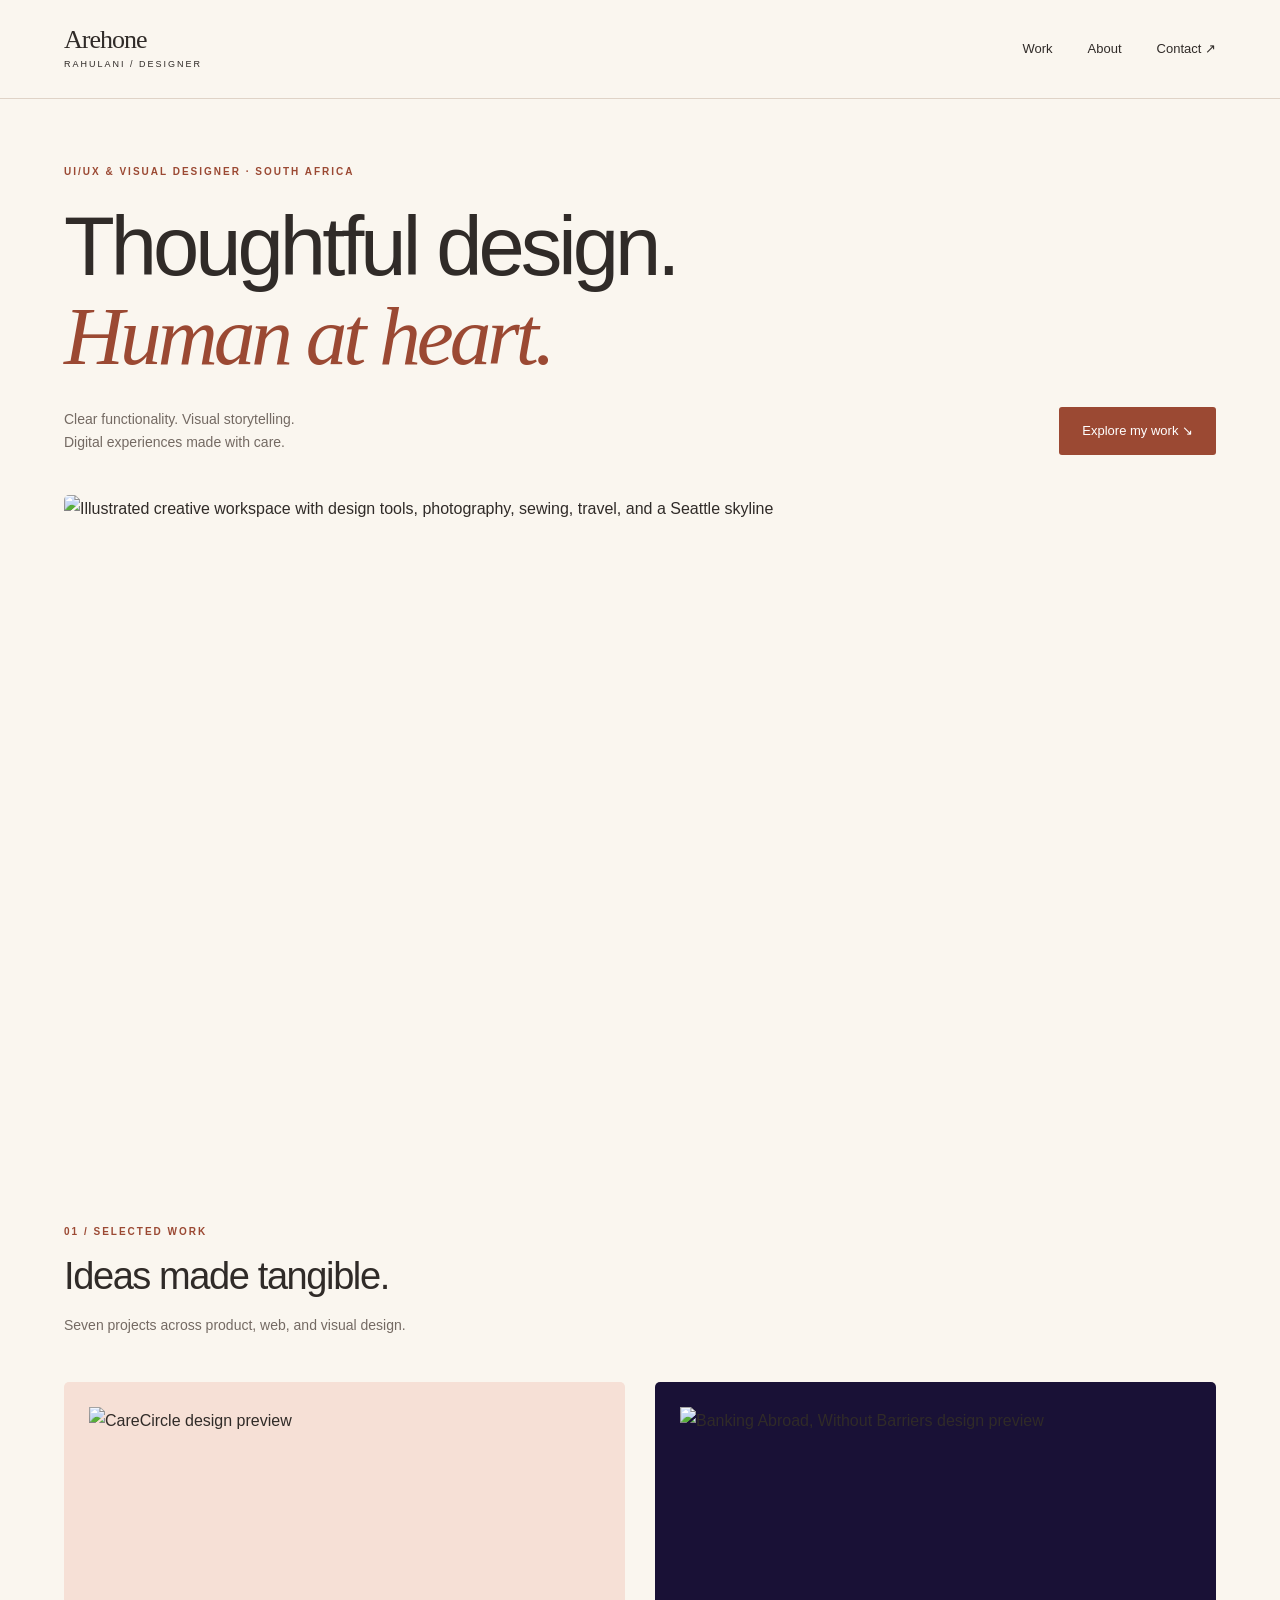
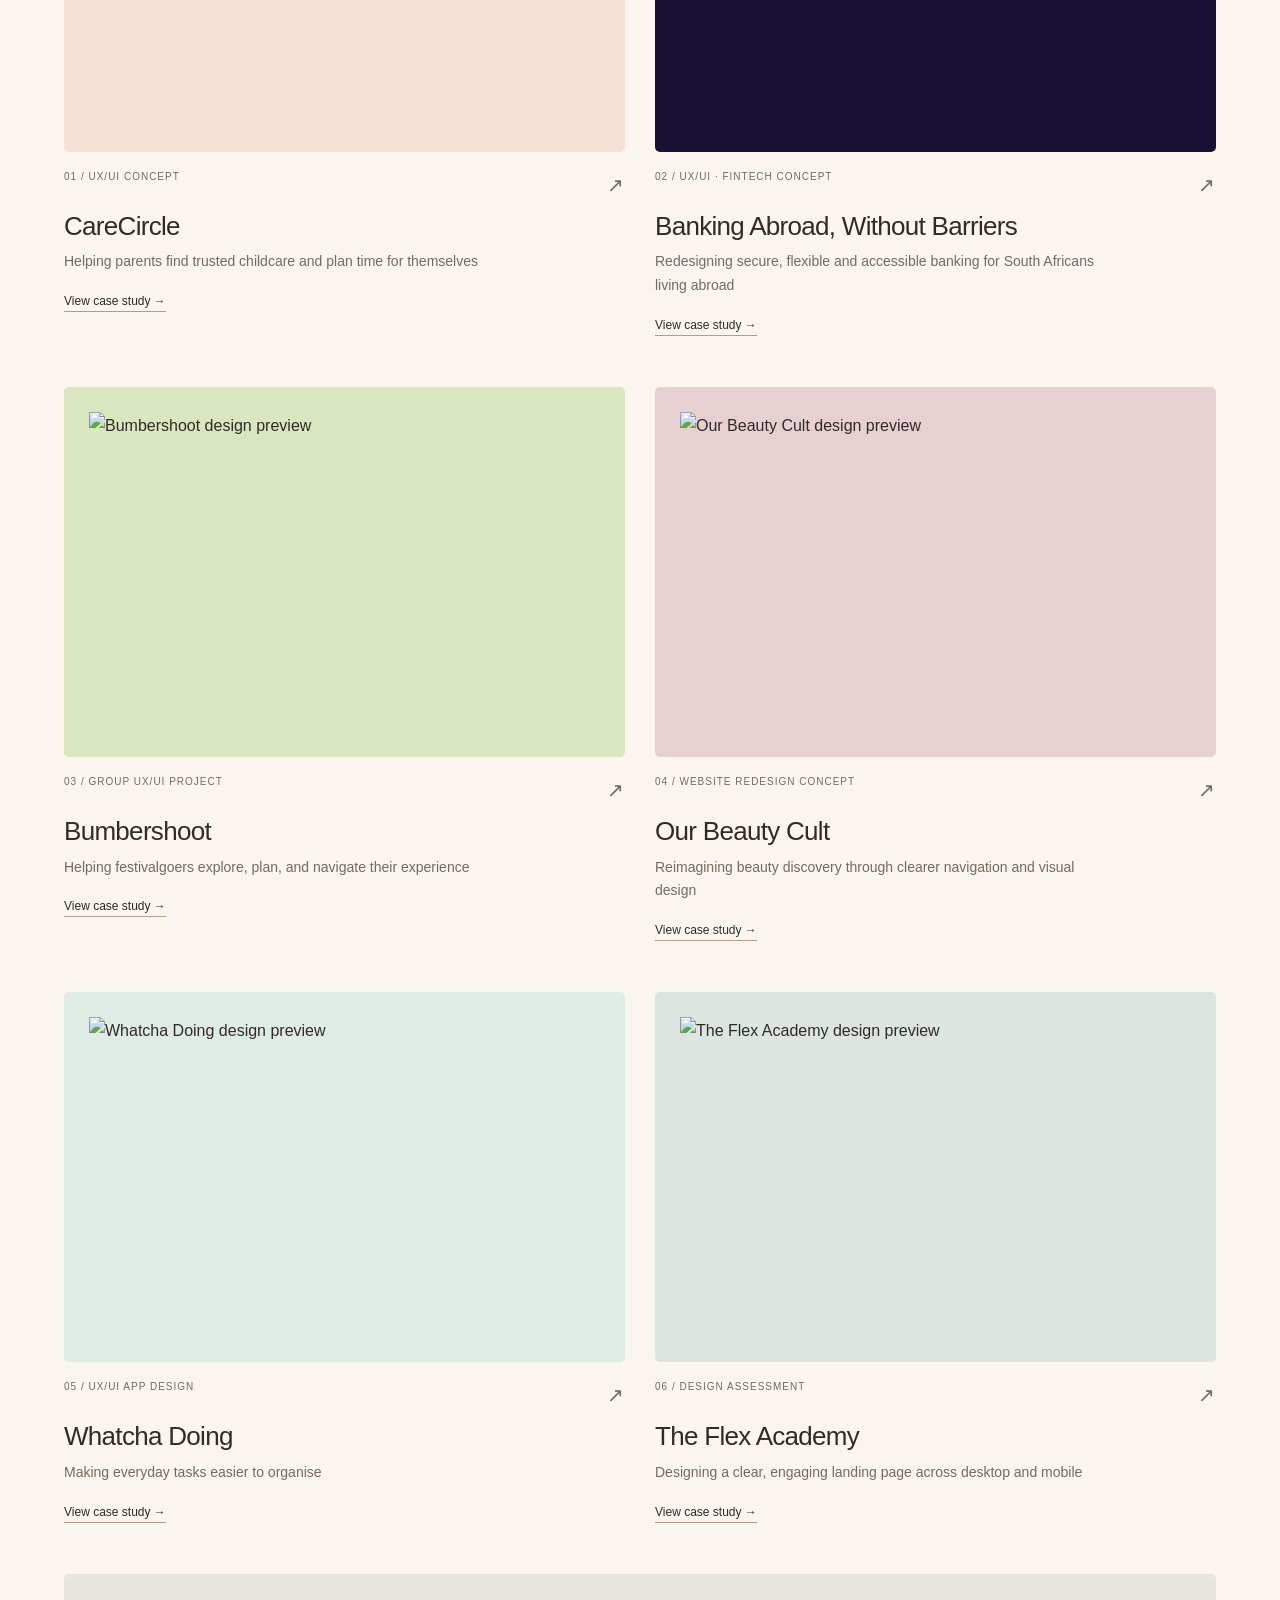
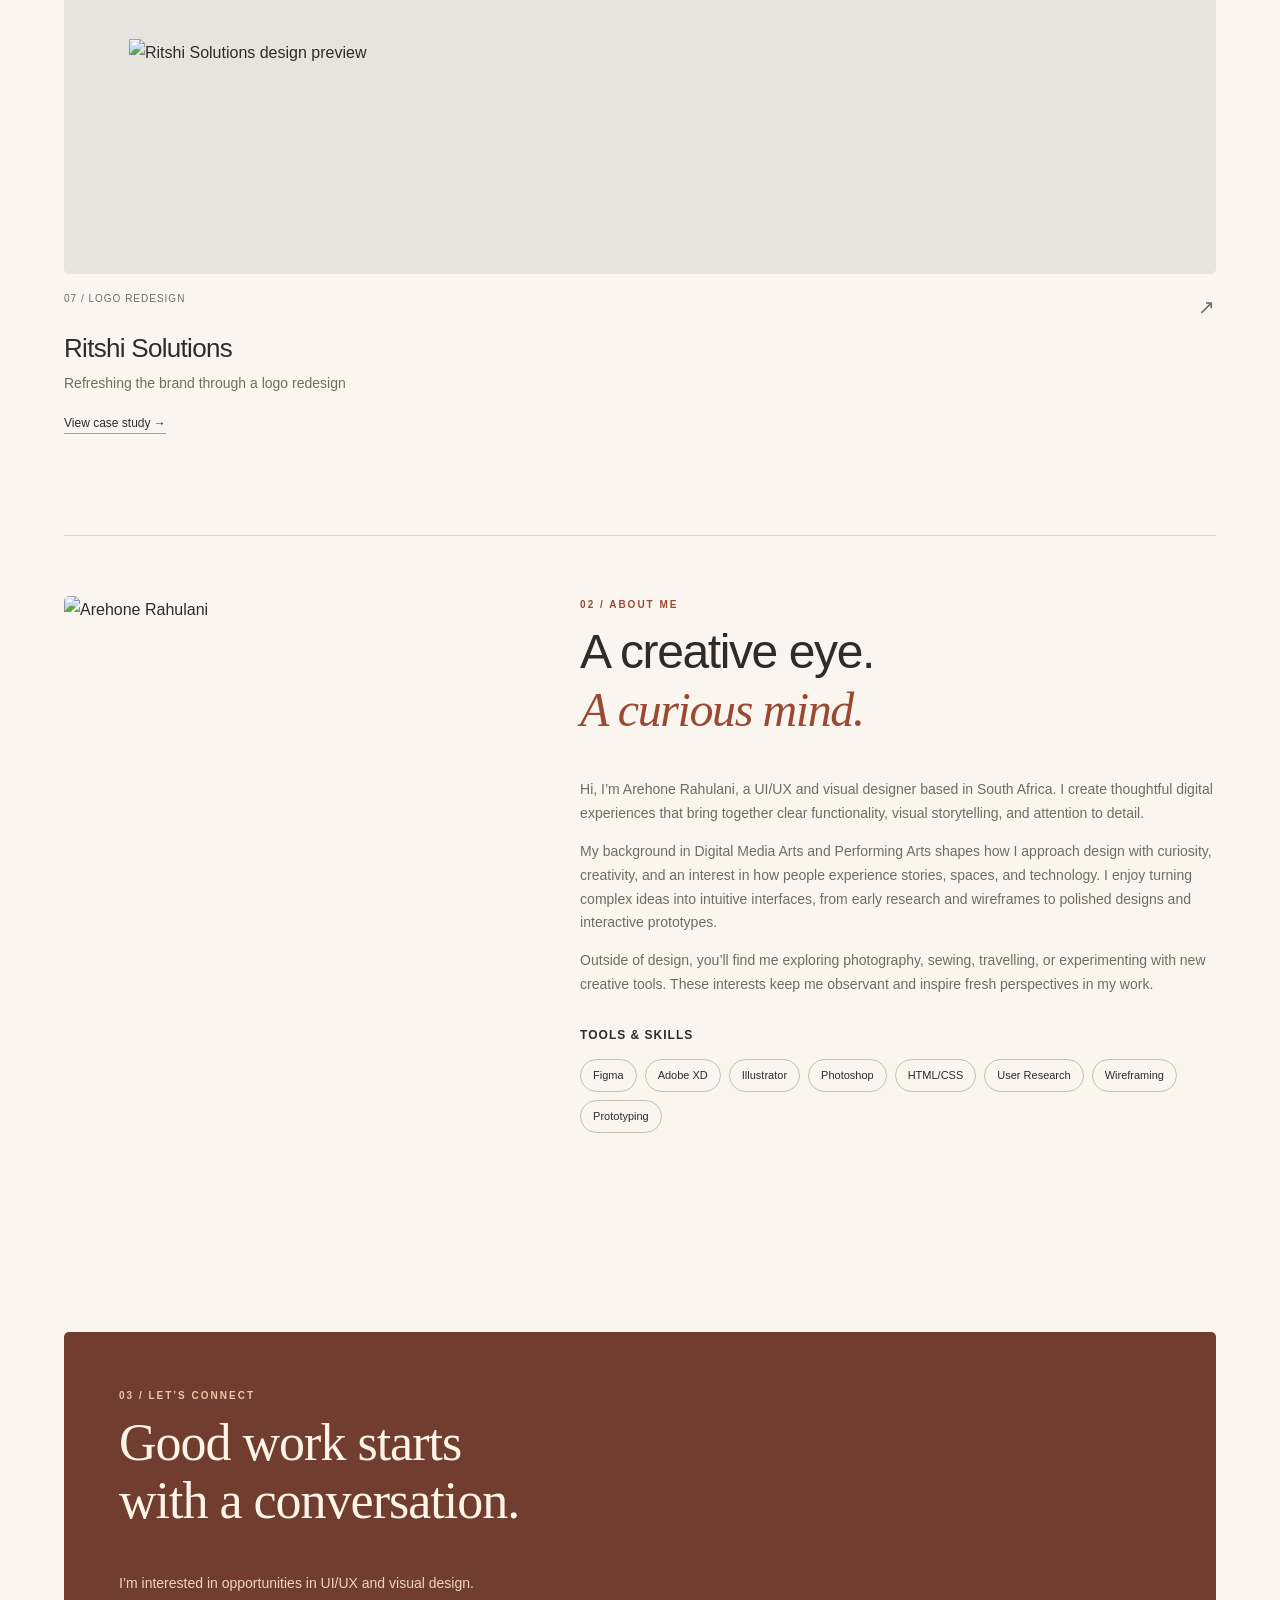
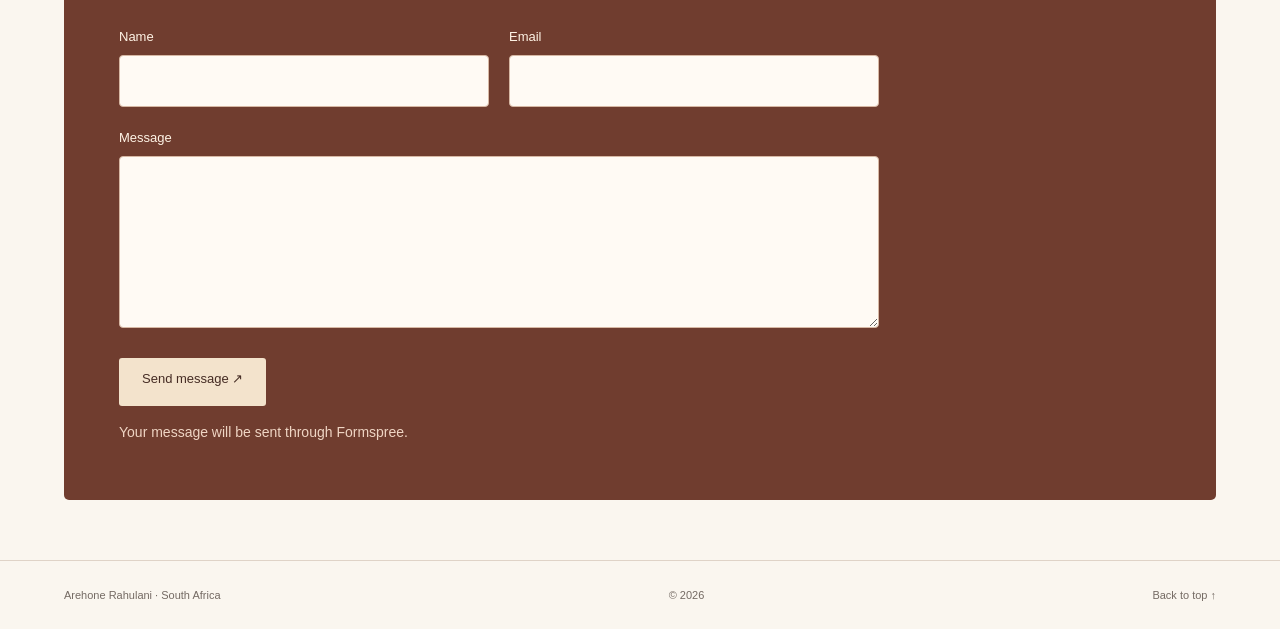
==== index.html @ b32a5438 "Add files via upload" ====
<!doctype html><html lang="en"><head><meta charset="utf-8"><meta name="viewport" content="width=device-width,initial-scale=1"><title>UI/UX &amp; Visual Designer | Arehone Rahulani</title><meta name="description" content="UI/UX and visual design portfolio by Arehone Rahulani, based in South Africa."><link rel="stylesheet" href="styles.css"><script src="script.js" defer></script></head><body><a class="skip" href="#main">Skip to content</a><header><a class="brand" href="index.html">Arehone<span>Rahulani / Designer</span></a><nav aria-label="Main navigation"><a href="index.html#work">Work</a><a href="index.html#about">About</a><a href="index.html#contact">Contact ↗</a></nav></header><main id="main"><section class="hero"><div class="hero-intro"><p class="eyebrow">UI/UX & VISUAL DESIGNER · SOUTH AFRICA</p><h1>Thoughtful design.<br><em>Human at heart.</em></h1><div class="hero-bottom"><p>Clear functionality. Visual storytelling.<br>Digital experiences made with care.</p><a class="button" href="#work">Explore my work ↘</a></div></div><img class="hero-image" src="assets/warm-terracotta-cover-image.webp" width="1672" height="941" alt="Illustrated creative workspace with design tools, photography, sewing, travel, and a Seattle skyline" fetchpriority="high"></section><section id="work"><div class="section-head"><p class="eyebrow">01 / SELECTED WORK</p><h2>Ideas made tangible.</h2><p>Seven projects across product, web, and visual design.</p></div><div class="grid"><article class="card carecircle"><a href="carecircle.html"><div class="cover"><img src="assets/care-circle-mock-up.webp" alt="CareCircle design preview" loading="lazy"></div><div class="card-top"><span>01 / UX/UI concept</span><span aria-hidden="true">↗</span></div><h3>CareCircle</h3><p>Helping parents find trusted childcare and plan time for themselves</p><span class="text-link">View case study →</span></a></article><article class="card vaulto"><a href="vaulto.html"><div class="cover"><img src="assets/mock-up-ad.webp" alt="Banking Abroad, Without Barriers design preview" loading="lazy"></div><div class="card-top"><span>02 / UX/UI · Fintech concept</span><span aria-hidden="true">↗</span></div><h3>Banking Abroad, Without Barriers</h3><p>Redesigning secure, flexible and accessible banking for South Africans living abroad</p><span class="text-link">View case study →</span></a></article><article class="card bumbershoot"><a href="bumbershoot.html"><div class="cover"><img src="assets/bumbershoot.webp" alt="Bumbershoot design preview" loading="lazy"></div><div class="card-top"><span>03 / Group UX/UI project</span><span aria-hidden="true">↗</span></div><h3>Bumbershoot</h3><p>Helping festivalgoers explore, plan, and navigate their experience</p><span class="text-link">View case study →</span></a></article><article class="card our-beauty-cult"><a href="our-beauty-cult.html"><div class="cover"><img src="assets/homepage-1.webp" alt="Our Beauty Cult design preview" loading="lazy"></div><div class="card-top"><span>04 / Website redesign concept</span><span aria-hidden="true">↗</span></div><h3>Our Beauty Cult</h3><p>Reimagining beauty discovery through clearer navigation and visual design</p><span class="text-link">View case study →</span></a></article><article class="card whatcha-doing"><a href="whatcha-doing.html"><div class="cover"><img src="assets/homepage-2.webp" alt="Whatcha Doing design preview" loading="lazy"></div><div class="card-top"><span>05 / UX/UI app design</span><span aria-hidden="true">↗</span></div><h3>Whatcha Doing</h3><p>Making everyday tasks easier to organise</p><span class="text-link">View case study →</span></a></article><article class="card flex-academy"><a href="flex-academy.html"><div class="cover"><img src="assets/landing-page-desktop-2.webp" alt="The Flex Academy design preview" loading="lazy"></div><div class="card-top"><span>06 / Design assessment</span><span aria-hidden="true">↗</span></div><h3>The Flex Academy</h3><p>Designing a clear, engaging landing page across desktop and mobile</p><span class="text-link">View case study →</span></a></article><article class="card ritshi-solutions"><a href="ritshi-solutions.html"><div class="cover"><img src="assets/ritshi-solutions.webp" alt="Ritshi Solutions design preview" loading="lazy"></div><div class="card-top"><span>07 / Logo redesign</span><span aria-hidden="true">↗</span></div><h3>Ritshi Solutions</h3><p>Refreshing the brand through a logo redesign</p><span class="text-link">View case study →</span></a></article></div></section><section id="about" class="about"><div class="portrait"><figure class=""><a href="assets/about-me-image.webp" target="_blank" rel="noopener" aria-label="Open full image: Arehone Rahulani"><img src="assets/about-me-image.webp" width="1365" height="2048" alt="Arehone Rahulani" loading="lazy"></a><figcaption>Arehone Rahulani ↗</figcaption></figure></div><div><p class="eyebrow">02 / ABOUT ME</p><h2>A creative eye.<br><em>A curious mind.</em></h2><p>Hi, I’m Arehone Rahulani, a UI/UX and visual designer based in South Africa. I create thoughtful digital experiences that bring together clear functionality, visual storytelling, and attention to detail.</p><p>My background in Digital Media Arts and Performing Arts shapes how I approach design with curiosity, creativity, and an interest in how people experience stories, spaces, and technology. I enjoy turning complex ideas into intuitive interfaces, from early research and wireframes to polished designs and interactive prototypes.</p><p>Outside of design, you’ll find me exploring photography, sewing, travelling, or experimenting with new creative tools. These interests keep me observant and inspire fresh perspectives in my work.</p><h3 class="skill-title">Tools & Skills</h3><div class="skills"><span>Figma</span><span>Adobe XD</span><span>Illustrator</span><span>Photoshop</span><span>HTML/CSS</span><span>User Research</span><span>Wireframing</span><span>Prototyping</span></div></div></section><section id="contact" class="contact"><p class="eyebrow">03 / LET’S CONNECT</p><h2>Good work starts<br>with a conversation.</h2><p>I’m interested in opportunities in UI/UX and visual design.</p><div id="contact-links"></div><form class="contact-form" action="https://formspree.io/f/mzdqvpnp" method="POST">
<div class="form-row"><div class="form-field"><label for="contact-name">Name</label><input id="contact-name" name="name" type="text" autocomplete="name" required maxlength="150"></div>
<div class="form-field"><label for="contact-email">Email</label><input id="contact-email" name="email" type="email" autocomplete="email" required maxlength="254"></div></div>
<div class="form-field"><label for="contact-message">Message</label><textarea id="contact-message" name="message" rows="6" required maxlength="10000"></textarea></div>
<button class="button" type="submit">Send message ↗</button>
<p class="form-note">Your message will be sent through Formspree.</p></form></section></main><footer><span>Arehone Rahulani · South Africa</span><span>© <span data-year>2026</span></span><a href="#main">Back to top ↑</a></footer></body></html>
---- styles.css ----
:root{--paper:#faf6ef;--ink:#302b28;--muted:#746a63;--line:#dfd3c7;--rust:#9b4933;--cream:#eee1d1;--serif:Georgia,'Times New Roman',serif}*{box-sizing:border-box}html{scroll-behavior:smooth;scroll-padding-top:25px}body{margin:0;background:var(--paper);color:var(--ink);font:16px/1.7 Arial,Helvetica,sans-serif}a{color:inherit;text-decoration:none}img{display:block;max-width:100%;height:auto}a:focus-visible{outline:3px solid var(--rust);outline-offset:6px}header,main,footer{max-width:1440px;margin:auto}header{padding:25px 5%;display:flex;justify-content:space-between;align-items:center;border-bottom:1px solid var(--line)}.brand{font:26px var(--serif);letter-spacing:-1px}.brand span{display:block;font:9px/2 Arial;letter-spacing:2px;text-transform:uppercase}nav{display:flex;gap:35px;font-size:13px}nav a:hover,.text-link:hover{text-decoration:underline}main{padding:0 5%}.skip{position:absolute;top:-100px;left:20px;background:white;padding:12px;z-index:9}.skip:focus{top:10px}.eyebrow{font-size:10px;font-weight:bold;letter-spacing:2px;text-transform:uppercase;color:var(--rust)}h1,h2,h3,p{margin-top:0}h1{font-size:clamp(50px,6.5vw,88px);font-weight:500;line-height:1.07;letter-spacing:-4px;margin-bottom:26px}em{font-family:var(--serif);font-weight:400;color:var(--rust)}h2{font-size:38px;line-height:1.2;letter-spacing:-1.4px;font-weight:500}.hero-intro{padding:64px 0 40px}.hero h1{margin-top:22px}.hero-bottom{display:flex;justify-content:space-between;align-items:end;gap:25px}.hero-bottom p{font-size:14px;color:var(--muted);margin:0}.button{display:inline-flex;padding:13px 23px;background:var(--rust);color:white;border-radius:3px;font-size:13px;transition:background .2s}.button:hover{background:#783521}.hero-image{width:100%;height:auto;border-radius:5px}.section-head{padding:80px 0 30px}.section-head h2{margin:14px 0}.section-head>p:last-child{font-size:14px;color:var(--muted)}.grid{display:grid;grid-template-columns:1fr 1fr;gap:50px 30px}.card>a{display:block}.cover{height:370px;background:var(--cream);border-radius:5px;overflow:hidden;display:flex;justify-content:center;padding:25px}.cover img{height:100%;width:100%;object-fit:contain;transition:transform .3s}.card a:hover .cover img{transform:scale(1.025)}.carecircle .cover{background:#f6e0d6}.vaulto .cover{background:#191136}.bumbershoot .cover{background:#dae6bf}.our-beauty-cult .cover{background:#e6d0d2}.whatcha-doing .cover{background:#dfebe5}.flex-academy .cover{background:#dce5df}.ritshi-solutions .cover{background:#e7e4de}.ritshi-solutions{grid-column:1/-1}.ritshi-solutions .cover{height:300px;padding:65px}.card-top{display:flex;justify-content:space-between;margin:16px 0 8px;font-size:10px;letter-spacing:1px;text-transform:uppercase;color:var(--muted)}.card-top span:last-child{font-size:20px}.card h3{font-size:26px;font-weight:500;line-height:1.25;letter-spacing:-.7px;margin-bottom:8px}.card p{font-size:14px;color:var(--muted);max-width:450px;margin-bottom:12px}.text-link{font-size:12px;border-bottom:1px solid #af9e8c;padding-bottom:3px}.about{margin:100px 0;display:grid;grid-template-columns:.8fr 1.2fr;gap:8%;padding-top:60px;border-top:1px solid var(--line)}figure{margin:0}.portrait figure{position:sticky;top:25px}.portrait img{width:100%;max-height:650px;object-fit:cover;border-radius:5px}.portrait figcaption{display:none}.about h2{font-size:48px}.about p:not(.eyebrow){font-size:14px;color:var(--muted)}.skill-title{font-size:12px;margin:28px 0 14px;text-transform:uppercase;letter-spacing:1px}.skills{display:flex;gap:8px;flex-wrap:wrap}.skills span{font-size:11px;border:1px solid #cbbbac;border-radius:25px;padding:6px 12px}.contact{background:#703d2f;color:#fff4e6;padding:55px;border-radius:5px;margin:0 0 60px}.contact .eyebrow{color:#efc5a9}.contact h2{font:52px/1.1 var(--serif);letter-spacing:-1px}.contact p:not(.eyebrow){font-size:14px;color:#efd5c4}.contact .button{background:#f3e3cc;color:#452c24;margin:10px 12px 0 0}.contact #contact-note{font-size:12px}footer{border-top:1px solid var(--line);padding:25px 5%;display:flex;justify-content:space-between;gap:20px;font-size:11px;color:var(--muted)}.case-hero{padding:45px 0}.case-hero>.eyebrow{margin:55px 0 18px}.case-hero h1{max-width:1000px;font-size:clamp(45px,6vw,78px);letter-spacing:-3px}.subtitle{font:25px/1.4 var(--serif);max-width:780px;color:var(--muted)}.metadata{display:grid;grid-template-columns:repeat(3,1fr);gap:24px;margin:40px 0 0;border-top:1px solid var(--line);padding-top:24px}.metadata dt{font-size:9px;letter-spacing:1.5px;text-transform:uppercase;color:var(--rust);margin-bottom:6px}.metadata dd{margin:0;font-size:12px;max-width:300px}.case-cover{padding:35px;background:var(--cream);border-radius:5px}.case-cover img{max-height:650px;max-width:100%;width:auto;margin:auto;object-fit:contain}.case-cover figcaption{text-align:center}.case-layout{display:grid;grid-template-columns:210px minmax(0,1fr);gap:6%;margin:65px 0}.toc{align-self:start;position:sticky;top:25px;border-left:1px solid var(--line);padding-left:20px}.toc a{display:block;font-size:11px;color:var(--muted);margin-bottom:10px;line-height:1.5}.toc a:hover{color:var(--rust)}.story{min-width:0;max-width:950px}.story-section{border-top:1px solid var(--line);padding:35px 0 22px;display:grid;grid-template-columns:35px 1fr;gap:14px}.section-number{font-size:10px;color:var(--rust);padding-top:7px}.story-section h2{font-size:28px;letter-spacing:-.7px;margin-bottom:22px}.story-section p,.story-section li{font-size:14px;line-height:1.85;color:#635a53}.story-section strong{color:var(--ink)}.story-section ul{padding-left:20px}.story-section li{padding-bottom:6px}.story-section p:has(>strong:only-child){margin:22px 0 7px}.story-image{background:#eee8de;padding:22px;border-radius:5px;margin:15px 0 45px}.story-image img{max-height:720px;width:auto;object-fit:contain;margin:auto}figcaption{font-size:10px;color:var(--muted);padding-top:13px;line-height:1.5}.design-gallery{margin-top:35px}.design-gallery h2,.prototype h2{font:34px var(--serif);margin-bottom:12px}.gallery-note{font-size:12px;color:var(--muted);margin-bottom:25px}.gallery-grid{display:grid;grid-template-columns:1fr 1fr;gap:25px}.gallery-item{background:#eee8de;padding:18px;border-radius:4px;align-self:start}.gallery-item img{max-height:680px;width:auto;margin:auto;object-fit:contain}.prototype{margin:60px 0}.prototype iframe{display:block;width:min(100%,360px);aspect-ratio:9/16;border:0;margin:25px 0;border-radius:5px}.next-project{display:block;padding:35px 0 60px;border-top:1px solid var(--line)}.next-project h2{margin:15px 0 0}.next-project:hover h2{color:var(--rust)}@media(min-width:1500px){.hero-image{max-height:670px;object-fit:cover}}@media(max-width:900px){.case-layout{grid-template-columns:1fr}.toc{position:static;display:flex;gap:15px;overflow:auto;padding:15px 0;border-left:0;border-bottom:1px solid var(--line);margin-bottom:20px}.toc .eyebrow{display:none}.toc a{white-space:nowrap;margin:0}.cover{height:310px}}@media(max-width:650px){header{padding:20px 6%}.brand{font-size:22px}.brand span{font-size:8px}nav{gap:16px;font-size:11px}main{padding:0 6%}.hero-intro{padding-top:45px}h1{font-size:49px;letter-spacing:-2.5px}.hero-bottom{align-items:start;flex-direction:column}.hero-image{margin-top:8px;min-height:220px;object-fit:cover;object-position:60% center}.section-head{padding-top:55px}h2{font-size:32px}.grid{grid-template-columns:1fr;gap:35px}.cover{height:360px}.ritshi-solutions{grid-column:auto}.ritshi-solutions .cover{height:230px;padding:25px}.about{grid-template-columns:1fr;gap:35px;margin:65px 0;padding-top:35px}.portrait figure{position:static}.portrait img{max-height:500px;object-position:50% 32%}.about h2{font-size:41px}.contact{padding:30px 25px;margin-bottom:40px}.contact h2{font-size:36px}footer{flex-wrap:wrap;padding:22px 6%;font-size:10px}.metadata{grid-template-columns:1fr 1fr;gap:20px}.case-hero h1{font-size:44px;letter-spacing:-2px}.subtitle{font-size:21px}.case-cover{padding:18px}.case-layout{margin-top:30px}.story-section{grid-template-columns:23px 1fr;gap:8px}.story-section h2{font-size:25px}.story-image{padding:10px}.gallery-grid{gap:14px}.gallery-item{padding:9px}.gallery-item figcaption{font-size:9px}.next-project h2{font-size:30px}}@media(prefers-reduced-motion:reduce){html{scroll-behavior:auto}.cover img,.button{transition:none}}

/* Formspree contact form */
.contact-form{max-width:760px;margin-top:30px}.form-row{display:grid;grid-template-columns:1fr 1fr;gap:20px}.form-field{display:flex;flex-direction:column;margin-bottom:20px}.form-field label{font-size:13px;margin-bottom:7px;color:#fff4e6}.form-field input,.form-field textarea{width:100%;padding:13px 14px;border:1px solid #d7b8a4;border-radius:4px;background:#fffaf4;color:#302b28;font:16px/1.5 Arial,Helvetica,sans-serif}.form-field textarea{resize:vertical;min-height:160px}.form-field input:focus-visible,.form-field textarea:focus-visible{outline:3px solid #efc5a9;outline-offset:3px}.contact-form button{border:0;font-family:inherit;cursor:pointer;min-height:48px}.contact-form button:focus-visible{outline:3px solid #efc5a9;outline-offset:4px}.contact .form-note{font-size:11px;margin:15px 0 0;color:#efd5c4}@media(max-width:650px){.form-row{grid-template-columns:1fr;gap:0}}
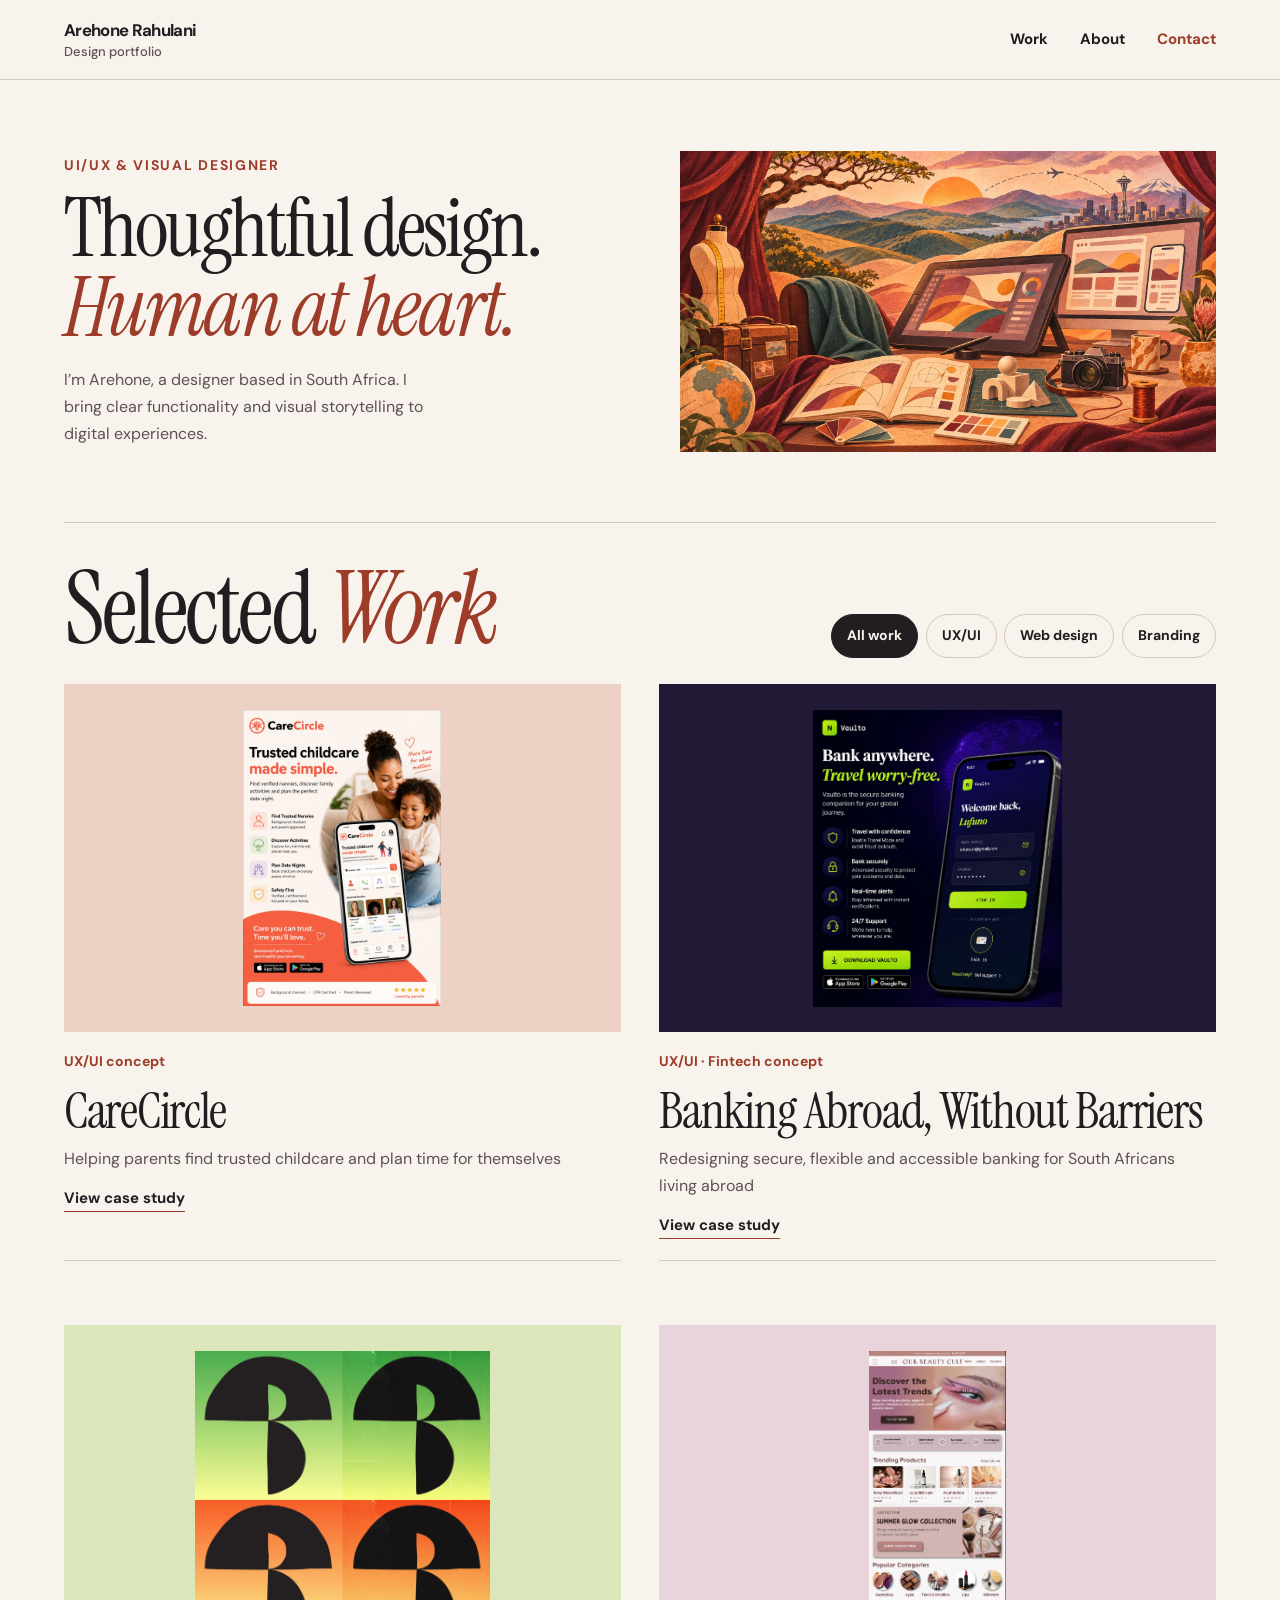
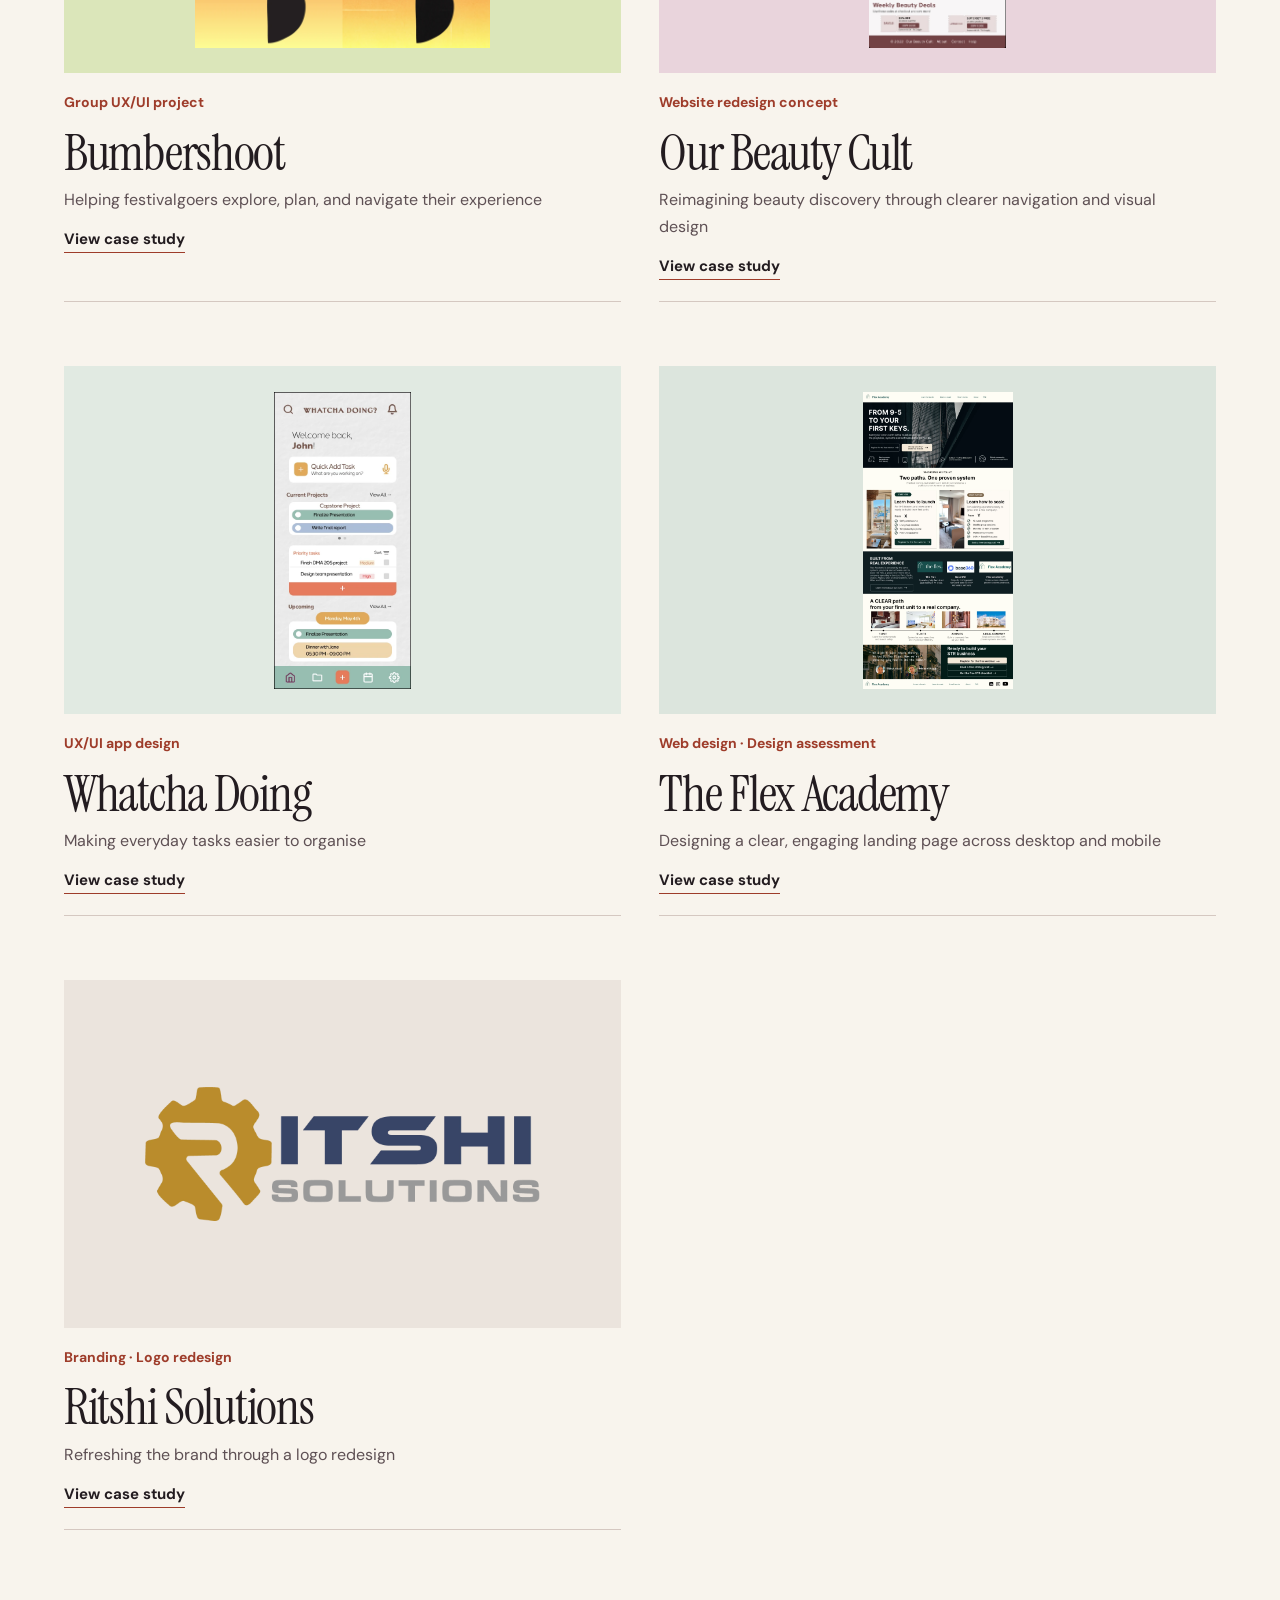
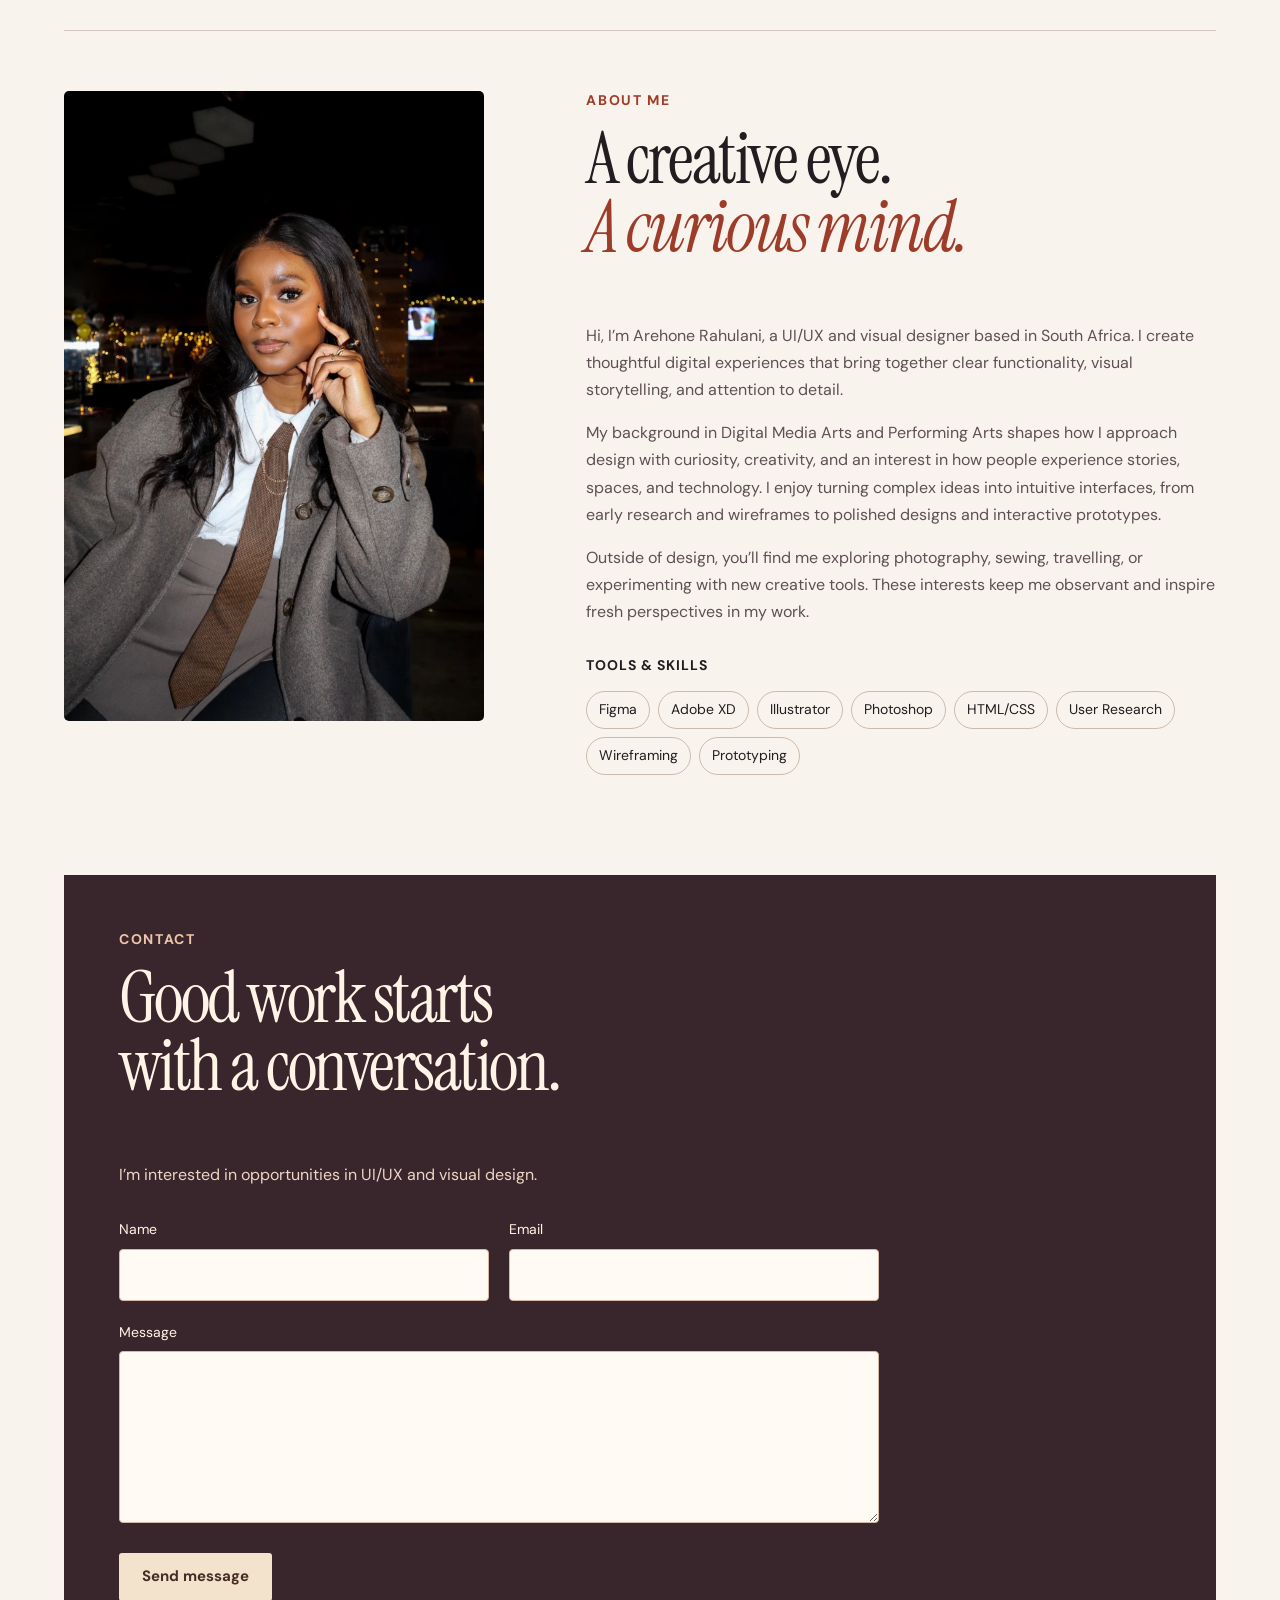
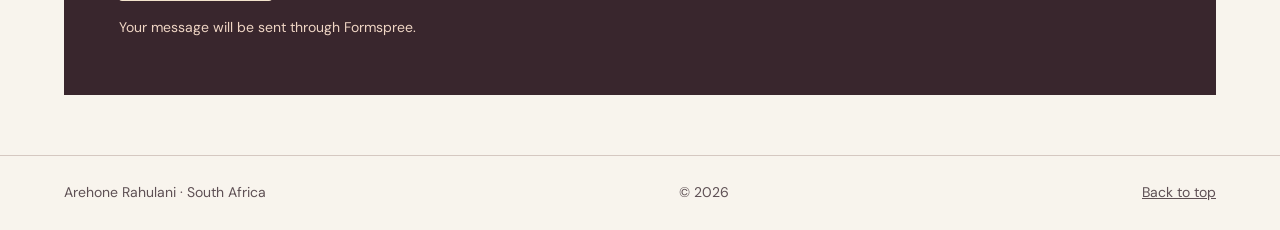
==== commit 638f7f60: "Redesign portfolio homepage and add project filters." ====
--- a/index.html
+++ b/index.html
@@ -1,6 +1,175 @@
-<!doctype html><html lang="en"><head><meta charset="utf-8"><meta name="viewport" content="width=device-width,initial-scale=1"><title>UI/UX &amp; Visual Designer | Arehone Rahulani</title><meta name="description" content="UI/UX and visual design portfolio by Arehone Rahulani, based in South Africa."><link rel="stylesheet" href="styles.css"><script src="script.js" defer></script></head><body><a class="skip" href="#main">Skip to content</a><header><a class="brand" href="index.html">Arehone<span>Rahulani / Designer</span></a><nav aria-label="Main navigation"><a href="index.html#work">Work</a><a href="index.html#about">About</a><a href="index.html#contact">Contact ↗</a></nav></header><main id="main"><section class="hero"><div class="hero-intro"><p class="eyebrow">UI/UX & VISUAL DESIGNER · SOUTH AFRICA</p><h1>Thoughtful design.<br><em>Human at heart.</em></h1><div class="hero-bottom"><p>Clear functionality. Visual storytelling.<br>Digital experiences made with care.</p><a class="button" href="#work">Explore my work ↘</a></div></div><img class="hero-image" src="assets/warm-terracotta-cover-image.webp" width="1672" height="941" alt="Illustrated creative workspace with design tools, photography, sewing, travel, and a Seattle skyline" fetchpriority="high"></section><section id="work"><div class="section-head"><p class="eyebrow">01 / SELECTED WORK</p><h2>Ideas made tangible.</h2><p>Seven projects across product, web, and visual design.</p></div><div class="grid"><article class="card carecircle"><a href="carecircle.html"><div class="cover"><img src="assets/care-circle-mock-up.webp" alt="CareCircle design preview" loading="lazy"></div><div class="card-top"><span>01 / UX/UI concept</span><span aria-hidden="true">↗</span></div><h3>CareCircle</h3><p>Helping parents find trusted childcare and plan time for themselves</p><span class="text-link">View case study →</span></a></article><article class="card vaulto"><a href="vaulto.html"><div class="cover"><img src="assets/mock-up-ad.webp" alt="Banking Abroad, Without Barriers design preview" loading="lazy"></div><div class="card-top"><span>02 / UX/UI · Fintech concept</span><span aria-hidden="true">↗</span></div><h3>Banking Abroad, Without Barriers</h3><p>Redesigning secure, flexible and accessible banking for South Africans living abroad</p><span class="text-link">View case study →</span></a></article><article class="card bumbershoot"><a href="bumbershoot.html"><div class="cover"><img src="assets/bumbershoot.webp" alt="Bumbershoot design preview" loading="lazy"></div><div class="card-top"><span>03 / Group UX/UI project</span><span aria-hidden="true">↗</span></div><h3>Bumbershoot</h3><p>Helping festivalgoers explore, plan, and navigate their experience</p><span class="text-link">View case study →</span></a></article><article class="card our-beauty-cult"><a href="our-beauty-cult.html"><div class="cover"><img src="assets/homepage-1.webp" alt="Our Beauty Cult design preview" loading="lazy"></div><div class="card-top"><span>04 / Website redesign concept</span><span aria-hidden="true">↗</span></div><h3>Our Beauty Cult</h3><p>Reimagining beauty discovery through clearer navigation and visual design</p><span class="text-link">View case study →</span></a></article><article class="card whatcha-doing"><a href="whatcha-doing.html"><div class="cover"><img src="assets/homepage-2.webp" alt="Whatcha Doing design preview" loading="lazy"></div><div class="card-top"><span>05 / UX/UI app design</span><span aria-hidden="true">↗</span></div><h3>Whatcha Doing</h3><p>Making everyday tasks easier to organise</p><span class="text-link">View case study →</span></a></article><article class="card flex-academy"><a href="flex-academy.html"><div class="cover"><img src="assets/landing-page-desktop-2.webp" alt="The Flex Academy design preview" loading="lazy"></div><div class="card-top"><span>06 / Design assessment</span><span aria-hidden="true">↗</span></div><h3>The Flex Academy</h3><p>Designing a clear, engaging landing page across desktop and mobile</p><span class="text-link">View case study →</span></a></article><article class="card ritshi-solutions"><a href="ritshi-solutions.html"><div class="cover"><img src="assets/ritshi-solutions.webp" alt="Ritshi Solutions design preview" loading="lazy"></div><div class="card-top"><span>07 / Logo redesign</span><span aria-hidden="true">↗</span></div><h3>Ritshi Solutions</h3><p>Refreshing the brand through a logo redesign</p><span class="text-link">View case study →</span></a></article></div></section><section id="about" class="about"><div class="portrait"><figure class=""><a href="assets/about-me-image.webp" target="_blank" rel="noopener" aria-label="Open full image: Arehone Rahulani"><img src="assets/about-me-image.webp" width="1365" height="2048" alt="Arehone Rahulani" loading="lazy"></a><figcaption>Arehone Rahulani ↗</figcaption></figure></div><div><p class="eyebrow">02 / ABOUT ME</p><h2>A creative eye.<br><em>A curious mind.</em></h2><p>Hi, I’m Arehone Rahulani, a UI/UX and visual designer based in South Africa. I create thoughtful digital experiences that bring together clear functionality, visual storytelling, and attention to detail.</p><p>My background in Digital Media Arts and Performing Arts shapes how I approach design with curiosity, creativity, and an interest in how people experience stories, spaces, and technology. I enjoy turning complex ideas into intuitive interfaces, from early research and wireframes to polished designs and interactive prototypes.</p><p>Outside of design, you’ll find me exploring photography, sewing, travelling, or experimenting with new creative tools. These interests keep me observant and inspire fresh perspectives in my work.</p><h3 class="skill-title">Tools & Skills</h3><div class="skills"><span>Figma</span><span>Adobe XD</span><span>Illustrator</span><span>Photoshop</span><span>HTML/CSS</span><span>User Research</span><span>Wireframing</span><span>Prototyping</span></div></div></section><section id="contact" class="contact"><p class="eyebrow">03 / LET’S CONNECT</p><h2>Good work starts<br>with a conversation.</h2><p>I’m interested in opportunities in UI/UX and visual design.</p><div id="contact-links"></div><form class="contact-form" action="https://formspree.io/f/mzdqvpnp" method="POST">
-<div class="form-row"><div class="form-field"><label for="contact-name">Name</label><input id="contact-name" name="name" type="text" autocomplete="name" required maxlength="150"></div>
-<div class="form-field"><label for="contact-email">Email</label><input id="contact-email" name="email" type="email" autocomplete="email" required maxlength="254"></div></div>
-<div class="form-field"><label for="contact-message">Message</label><textarea id="contact-message" name="message" rows="6" required maxlength="10000"></textarea></div>
-<button class="button" type="submit">Send message ↗</button>
-<p class="form-note">Your message will be sent through Formspree.</p></form></section></main><footer><span>Arehone Rahulani · South Africa</span><span>© <span data-year>2026</span></span><a href="#main">Back to top ↑</a></footer></body></html>+<!doctype html>
+<html lang="en">
+<head>
+  <meta charset="utf-8">
+  <meta name="viewport" content="width=device-width,initial-scale=1">
+  <title>UI/UX &amp; Visual Designer | Arehone Rahulani</title>
+  <meta name="description" content="UI/UX and visual design portfolio by Arehone Rahulani, based in South Africa.">
+  <link rel="stylesheet" href="styles.css">
+  <link rel="preconnect" href="https://fonts.googleapis.com">
+  <link rel="preconnect" href="https://fonts.gstatic.com" crossorigin>
+  <link rel="stylesheet" href="https://fonts.googleapis.com/css2?family=DM+Sans:wght@400;500;600;700;800&family=Instrument+Serif:ital@0;1&display=swap">
+  <script src="script.js" defer></script>
+</head>
+<body class="home">
+  <a class="skip" href="#main">Skip to content</a>
+  <header>
+    <a class="brand" href="index.html">Arehone Rahulani<span>Design portfolio</span></a>
+    <nav aria-label="Main navigation">
+      <a href="#work">Work</a>
+      <a href="#about">About</a>
+      <a href="#contact">Contact</a>
+    </nav>
+  </header>
+  <main id="main">
+    <section class="hero" aria-labelledby="intro-title">
+      <div class="hero-intro">
+        <p class="eyebrow">UI/UX &amp; Visual Designer</p>
+        <h1 id="intro-title">Thoughtful design.<br><em>Human at heart.</em></h1>
+        <p class="hero-note">I’m Arehone, a designer based in South Africa. I bring clear functionality and visual storytelling to digital experiences.</p>
+      </div>
+      <img class="hero-image" src="warm-terracotta-cover-image.webp" width="1672" height="941" alt="Illustrated workspace with design tools, photography, sewing, travel, and the Seattle skyline" fetchpriority="high">
+    </section>
+    <section id="work" aria-labelledby="work-title">
+      <div class="section-head">
+        <h2 id="work-title">Selected <em>Work</em></h2>
+        <div class="filters" role="group" aria-label="Filter projects" hidden>
+          <button type="button" data-filter="all" aria-pressed="true">All work</button>
+          <button type="button" data-filter="ux-ui" aria-pressed="false">UX/UI</button>
+          <button type="button" data-filter="web-design" aria-pressed="false">Web design</button>
+          <button type="button" data-filter="branding" aria-pressed="false">Branding</button>
+        </div>
+        <p class="visually-hidden" role="status"></p>
+      </div>
+      <div class="grid">
+        <article class="card carecircle" data-category="ux-ui">
+          <a href="carecircle.html" aria-labelledby="carecircle-link carecircle-title">
+            <div class="cover"><img src="care-circle-mock-up.webp" width="1024" height="1536" alt="" loading="lazy"></div>
+            <div class="card-details">
+              <p class="card-category">UX/UI concept</p>
+              <h3 id="carecircle-title">CareCircle</h3>
+              <p class="card-description">Helping parents find trusted childcare and plan time for themselves</p>
+              <span class="text-link" id="carecircle-link">View case study</span>
+            </div>
+          </a>
+        </article>
+        <article class="card vaulto" data-category="ux-ui">
+          <a href="vaulto.html" aria-labelledby="vaulto-link vaulto-title">
+            <div class="cover"><img src="mock-up-ad.webp" width="1149" height="1369" alt="" loading="lazy"></div>
+            <div class="card-details">
+              <p class="card-category">UX/UI · Fintech concept</p>
+              <h3 id="vaulto-title">Banking Abroad, Without Barriers</h3>
+              <p class="card-description">Redesigning secure, flexible and accessible banking for South Africans living abroad</p>
+              <span class="text-link" id="vaulto-link">View case study</span>
+            </div>
+          </a>
+        </article>
+        <article class="card bumbershoot" data-category="ux-ui">
+          <a href="bumbershoot.html" aria-labelledby="bumbershoot-link bumbershoot-title">
+            <div class="cover"><img src="bumbershoot.webp" width="1260" height="1266" alt="" loading="lazy"></div>
+            <div class="card-details">
+              <p class="card-category">Group UX/UI project</p>
+              <h3 id="bumbershoot-title">Bumbershoot</h3>
+              <p class="card-description">Helping festivalgoers explore, plan, and navigate their experience</p>
+              <span class="text-link" id="bumbershoot-link">View case study</span>
+            </div>
+          </a>
+        </article>
+        <article class="card our-beauty-cult" data-category="web-design">
+          <a href="our-beauty-cult.html" aria-labelledby="our-beauty-cult-link our-beauty-cult-title">
+            <div class="cover"><img src="homepage-1.webp" width="586" height="1266" alt="" loading="lazy"></div>
+            <div class="card-details">
+              <p class="card-category">Website redesign concept</p>
+              <h3 id="our-beauty-cult-title">Our Beauty Cult</h3>
+              <p class="card-description">Reimagining beauty discovery through clearer navigation and visual design</p>
+              <span class="text-link" id="our-beauty-cult-link">View case study</span>
+            </div>
+          </a>
+        </article>
+        <article class="card whatcha-doing" data-category="ux-ui">
+          <a href="whatcha-doing.html" aria-labelledby="whatcha-doing-link whatcha-doing-title">
+            <div class="cover"><img src="homepage-2.webp" width="402" height="874" alt="" loading="lazy"></div>
+            <div class="card-details">
+              <p class="card-category">UX/UI app design</p>
+              <h3 id="whatcha-doing-title">Whatcha Doing</h3>
+              <p class="card-description">Making everyday tasks easier to organise</p>
+              <span class="text-link" id="whatcha-doing-link">View case study</span>
+            </div>
+          </a>
+        </article>
+        <article class="card flex-academy" data-category="web-design">
+          <a href="flex-academy.html" aria-labelledby="flex-academy-link flex-academy-title">
+            <div class="cover"><img src="landing-page-desktop-2.webp" width="1035" height="2048" alt="" loading="lazy"></div>
+            <div class="card-details">
+              <p class="card-category">Web design · Design assessment</p>
+              <h3 id="flex-academy-title">The Flex Academy</h3>
+              <p class="card-description">Designing a clear, engaging landing page across desktop and mobile</p>
+              <span class="text-link" id="flex-academy-link">View case study</span>
+            </div>
+          </a>
+        </article>
+        <article class="card ritshi-solutions" data-category="branding">
+          <a href="ritshi-solutions.html" aria-labelledby="ritshi-solutions-link ritshi-solutions-title">
+            <div class="cover"><img src="ritshi-solutions.webp" width="1176" height="402" alt="" loading="lazy"></div>
+            <div class="card-details">
+              <p class="card-category">Branding · Logo redesign</p>
+              <h3 id="ritshi-solutions-title">Ritshi Solutions</h3>
+              <p class="card-description">Refreshing the brand through a logo redesign</p>
+              <span class="text-link" id="ritshi-solutions-link">View case study</span>
+            </div>
+          </a>
+        </article>
+      </div>
+    </section>
+    <section id="about" class="about">
+      <div class="portrait">
+        <figure>
+          <a href="about-me-image.webp" target="_blank" rel="noopener" aria-label="Open full image: Arehone Rahulani">
+            <img src="about-me-image.webp" width="1365" height="2048" alt="Arehone Rahulani" loading="lazy">
+          </a>
+          <figcaption>Arehone Rahulani</figcaption>
+        </figure>
+      </div>
+      <div>
+        <p class="eyebrow">About me</p>
+        <h2>A creative eye.<br><em>A curious mind.</em></h2>
+        <p>Hi, I’m Arehone Rahulani, a UI/UX and visual designer based in South Africa. I create thoughtful digital experiences that bring together clear functionality, visual storytelling, and attention to detail.</p>
+        <p>My background in Digital Media Arts and Performing Arts shapes how I approach design with curiosity, creativity, and an interest in how people experience stories, spaces, and technology. I enjoy turning complex ideas into intuitive interfaces, from early research and wireframes to polished designs and interactive prototypes.</p>
+        <p>Outside of design, you’ll find me exploring photography, sewing, travelling, or experimenting with new creative tools. These interests keep me observant and inspire fresh perspectives in my work.</p>
+        <h3 class="skill-title">Tools &amp; Skills</h3>
+        <div class="skills"><span>Figma</span><span>Adobe XD</span><span>Illustrator</span><span>Photoshop</span><span>HTML/CSS</span><span>User Research</span><span>Wireframing</span><span>Prototyping</span></div>
+      </div>
+    </section>
+
+    <section id="contact" class="contact">
+      <p class="eyebrow">Contact</p>
+      <h2>Good work starts<br>with a conversation.</h2>
+      <p>I’m interested in opportunities in UI/UX and visual design.</p>
+      <div id="contact-links"></div>
+      <form class="contact-form" action="https://formspree.io/f/mzdqvpnp" method="POST">
+        <div class="form-row">
+          <div class="form-field">
+            <label for="contact-name">Name</label>
+            <input id="contact-name" name="name" type="text" autocomplete="name" required maxlength="150">
+          </div>
+          <div class="form-field">
+            <label for="contact-email">Email</label>
+            <input id="contact-email" name="email" type="email" autocomplete="email" required maxlength="254">
+          </div>
+        </div>
+        <div class="form-field">
+          <label for="contact-message">Message</label>
+          <textarea id="contact-message" name="message" rows="6" required maxlength="10000"></textarea>
+        </div>
+        <button class="button" type="submit">Send message</button>
+        <p class="form-note">Your message will be sent through Formspree.</p>
+      </form>
+    </section>
+  </main>
+  <footer>
+    <span>Arehone Rahulani · South Africa</span>
+    <span>© <span data-year>2026</span></span>
+    <a href="#main">Back to top</a>
+  </footer>
+</body>
+</html>
--- a/styles.css
+++ b/styles.css
@@ -2,3 +2,138 @@
 
 /* Formspree contact form */
 .contact-form{max-width:760px;margin-top:30px}.form-row{display:grid;grid-template-columns:1fr 1fr;gap:20px}.form-field{display:flex;flex-direction:column;margin-bottom:20px}.form-field label{font-size:13px;margin-bottom:7px;color:#fff4e6}.form-field input,.form-field textarea{width:100%;padding:13px 14px;border:1px solid #d7b8a4;border-radius:4px;background:#fffaf4;color:#302b28;font:16px/1.5 Arial,Helvetica,sans-serif}.form-field textarea{resize:vertical;min-height:160px}.form-field input:focus-visible,.form-field textarea:focus-visible{outline:3px solid #efc5a9;outline-offset:3px}.contact-form button{border:0;font-family:inherit;cursor:pointer;min-height:48px}.contact-form button:focus-visible{outline:3px solid #efc5a9;outline-offset:4px}.contact .form-note{font-size:11px;margin:15px 0 0;color:#efd5c4}@media(max-width:650px){.form-row{grid-template-columns:1fr;gap:0}}
+
+/* Editorial homepage */
+.home {
+  --paper: #f8f4ed;
+  --ink: #231c20;
+  --muted: #5e5054;
+  --line: #d5c8c1;
+  --rust: #9e3c2a;
+  --serif: "Instrument Serif", Georgia, serif;
+  font-family: "DM Sans", Arial, sans-serif;
+}
+
+.home header,
+.home main,
+.home footer {
+  max-width: 1560px;
+  padding-inline: clamp(1.25rem, 5vw, 5rem);
+}
+
+.home header { padding-block: 1.1rem; gap: 1rem; }
+.home .brand { font: 700 1.05rem/1.2 "DM Sans", Arial, sans-serif; letter-spacing: -.04em; }
+.home .brand span { margin-top: .25rem; font: 500 .8125rem/1.2 "DM Sans", Arial, sans-serif; letter-spacing: 0; text-transform: none; color: var(--muted); }
+.home nav { flex-wrap: wrap; gap: .25rem clamp(.6rem, 2.5vw, 2.5rem); font-size: .9375rem; font-weight: 700; }
+.home nav a { display: inline-flex; align-items: center; min-height: 44px; }
+.home nav a:last-child { color: var(--rust); }
+.home .eyebrow { font-size: .875rem; letter-spacing: .12em; line-height: 1.4; }
+.home .hero {
+  display: grid;
+  grid-template-columns: 1fr minmax(0, .97fr);
+  gap: clamp(1.5rem, 5vw, 5rem);
+  align-items: center;
+  padding-block: clamp(2.25rem, 5.5vw, 5.5rem);
+}
+
+.home .hero-intro { padding: 0; }
+.home h1,
+.home h2 {
+  font: 400 clamp(3.3rem, 6.4vw, 6.8rem)/.96 var(--serif);
+  letter-spacing: -.035em;
+}
+.home .hero h1 { margin: .85rem 0 1.2rem; }
+.home .hero-note { max-width: 34ch; margin: 0; color: var(--muted); }
+.home .hero-image { margin: 0; min-height: 0; max-height: none; border-radius: 0; }
+
+.home .section-head {
+  display: flex;
+  justify-content: space-between;
+  align-items: end;
+  flex-wrap: wrap;
+  gap: 1.35rem 2rem;
+  padding: clamp(1.75rem, 3vw, 3rem) 0 1.65rem;
+  border-top: 1px solid var(--line);
+}
+.home .section-head h2 { margin: 0; font-size: clamp(3.45rem, 7.8vw, 8.25rem); }
+.filters { display: flex; flex-wrap: wrap; gap: .45rem; }
+.filters[hidden] { display: none; }
+.filters button {
+  min-height: 44px;
+  padding: .55rem .95rem;
+  border: 1px solid var(--line);
+  border-radius: 2rem;
+  background: transparent;
+  color: var(--ink);
+  line-height: 1.25;
+  font-family: inherit;
+  font-size: .875rem;
+  font-weight: 700;
+  cursor: pointer;
+}
+.filters button:hover { border-color: var(--rust); }
+.filters button[aria-pressed="true"] { background: var(--ink); border-color: var(--ink); color: var(--paper); }
+.filters button:focus-visible { outline: 3px solid var(--rust); outline-offset: 3px; }
+.visually-hidden { position: absolute; width: 1px; height: 1px; padding: 0; margin: -1px; overflow: hidden; clip-path: inset(50%); white-space: nowrap; }
+
+.home .grid { grid-template-columns: repeat(2, minmax(0, 1fr)); gap: clamp(2rem, 5vw, 5rem) clamp(1.25rem, 3vw, 3rem); }
+.home .card { grid-column: auto; }
+.home .card > a { height: 100%; border-bottom: 1px solid var(--line); }
+.home .card .cover {
+  height: auto;
+  aspect-ratio: 8 / 5;
+  align-items: center;
+  padding: clamp(.85rem, 2vw, 1.85rem);
+  border-radius: 0;
+}
+.home .carecircle .cover { background: #edd1c4; }
+.home .vaulto .cover { background: #211936; }
+.home .bumbershoot .cover { background: #dbe6ba; }
+.home .our-beauty-cult .cover { background: #e9d4dc; }
+.home .whatcha-doing .cover { background: #e1eae2; }
+.home .flex-academy .cover { background: #dce5dd; }
+.home .ritshi-solutions .cover { background: #ebe4dd; }
+.home .ritshi-solutions .cover img { max-width: 78%; }
+.home .card-details { padding: 1.1rem 0 1.35rem; }
+.home .card h3 { font: 400 clamp(2.1rem, 4vw, 4rem)/1 var(--serif); letter-spacing: -.025em; margin: 0 0 .5rem; }
+.home .card .card-category { color: var(--rust); font-size: .875rem; font-weight: 700; }
+.home .card .card-description { font-size: 1rem; max-width: 49ch; }
+.home .text-link { font-size: .9375rem; font-weight: 700; border-color: var(--rust); }
+.home .card a:is(:hover, :focus-visible) .text-link { color: var(--rust); text-decoration: none; }
+.home .card a:hover .cover img { transform: none; }
+
+.home .about { gap: clamp(2rem, 8vw, 8rem); }
+.home .about h2,
+.home .contact h2 { font-size: clamp(3rem, 5.6vw, 5.5rem); }
+.home .about p:not(.eyebrow),
+.home .contact p:not(.form-note, .eyebrow) { font-size: 1rem; }
+.home .skill-title,
+.home .skills span,
+.home .form-field label { font-size: .875rem; }
+.home .contact { background: #39262d; border-radius: 0; }
+.home .contact .button { font-size: .9375rem; font-weight: 700; }
+.home footer { font-size: .875rem; }
+.home footer a { text-decoration: underline; }
+
+@media (hover: hover) and (prefers-reduced-motion: no-preference) {
+  .home .card a:hover .cover img { transform: scale(1.035); }
+}
+
+@media (max-width: 700px) {
+  .home .hero { grid-template-columns: 1fr; gap: 1.5rem; }
+  .home .hero-image { aspect-ratio: auto; }
+  .home .grid { grid-template-columns: 1fr; }
+  .home .card .cover { aspect-ratio: 4 / 3; }
+  .home .section-head { align-items: start; flex-direction: column; }
+}
+
+@media (max-width: 370px) {
+  .home header { align-items: start; flex-direction: column; gap: .25rem; }
+  .home header nav { gap: 1.25rem; }
+  .home .hero h1 { font-size: 3rem; }
+  .filters button { padding-inline: .75rem; }
+}
+
+@media (prefers-reduced-motion: reduce) {
+  .card a:hover .cover img { transform: none; }
+}
